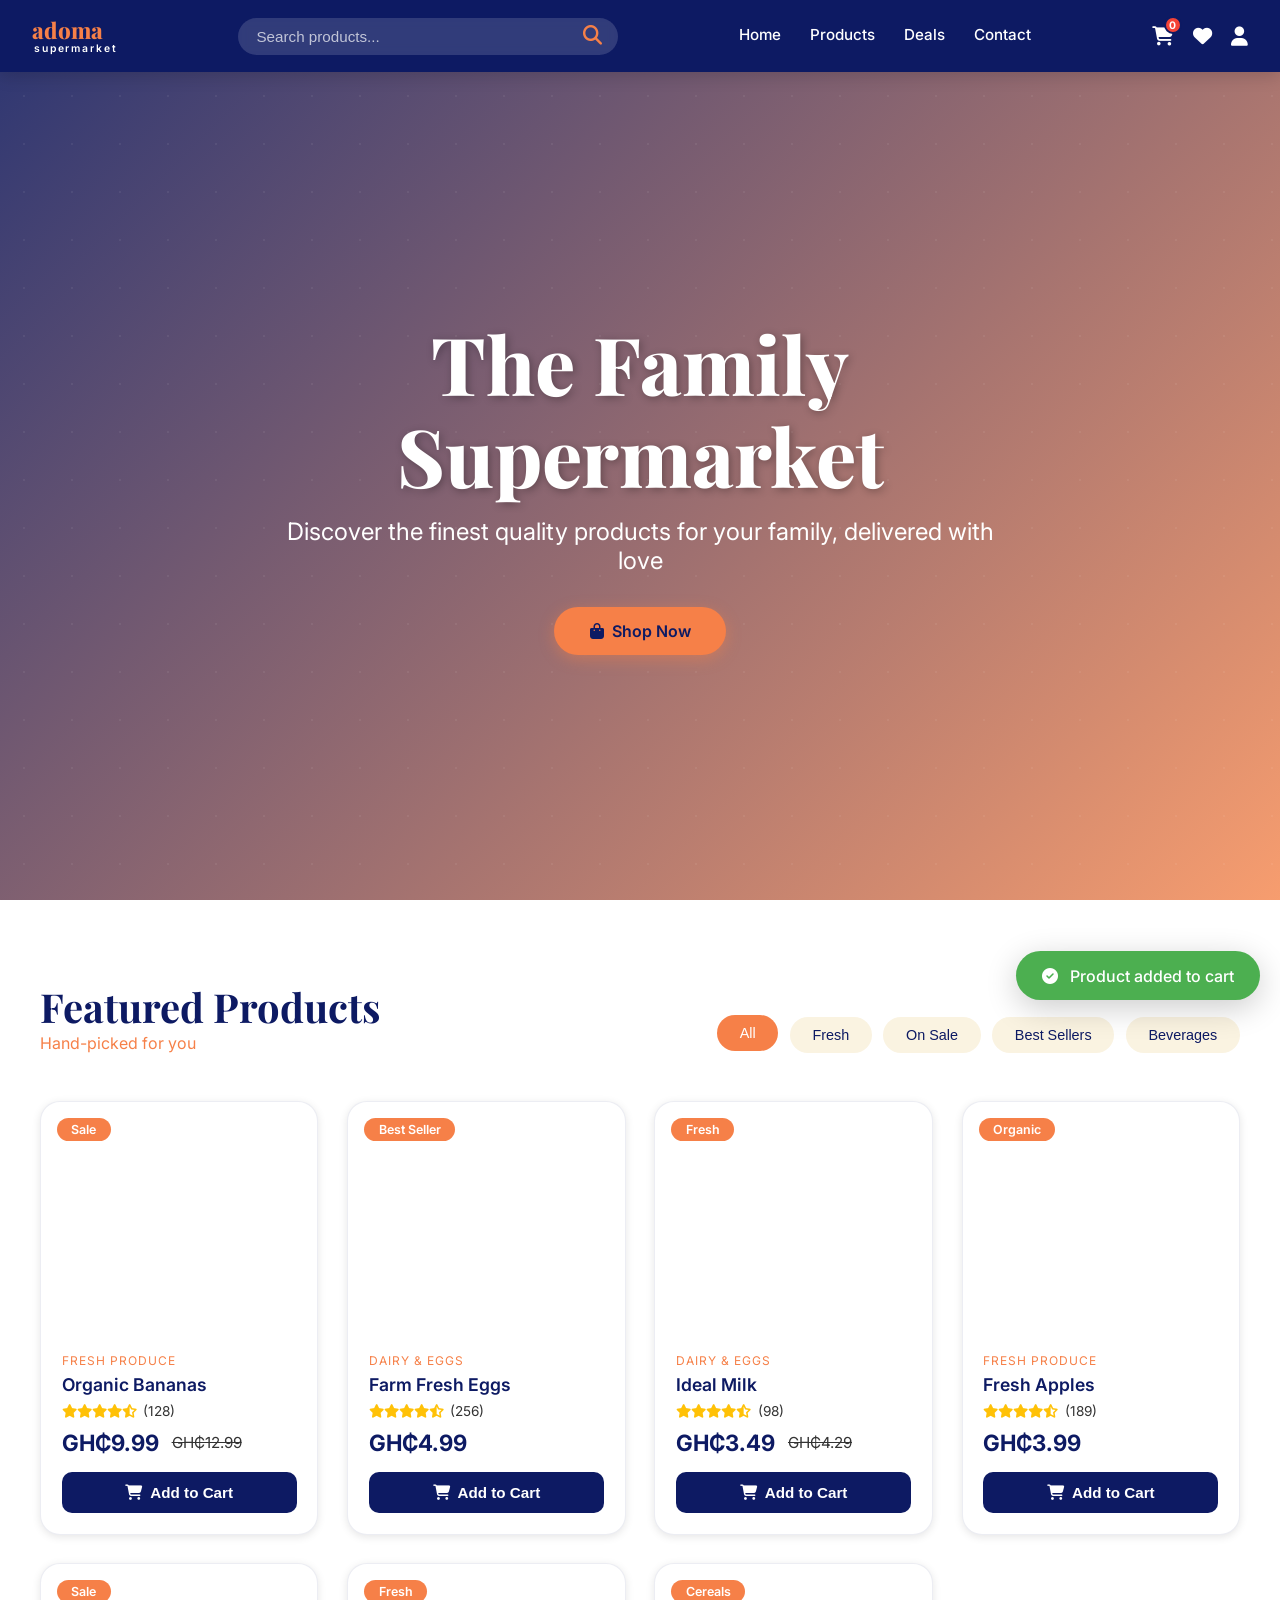
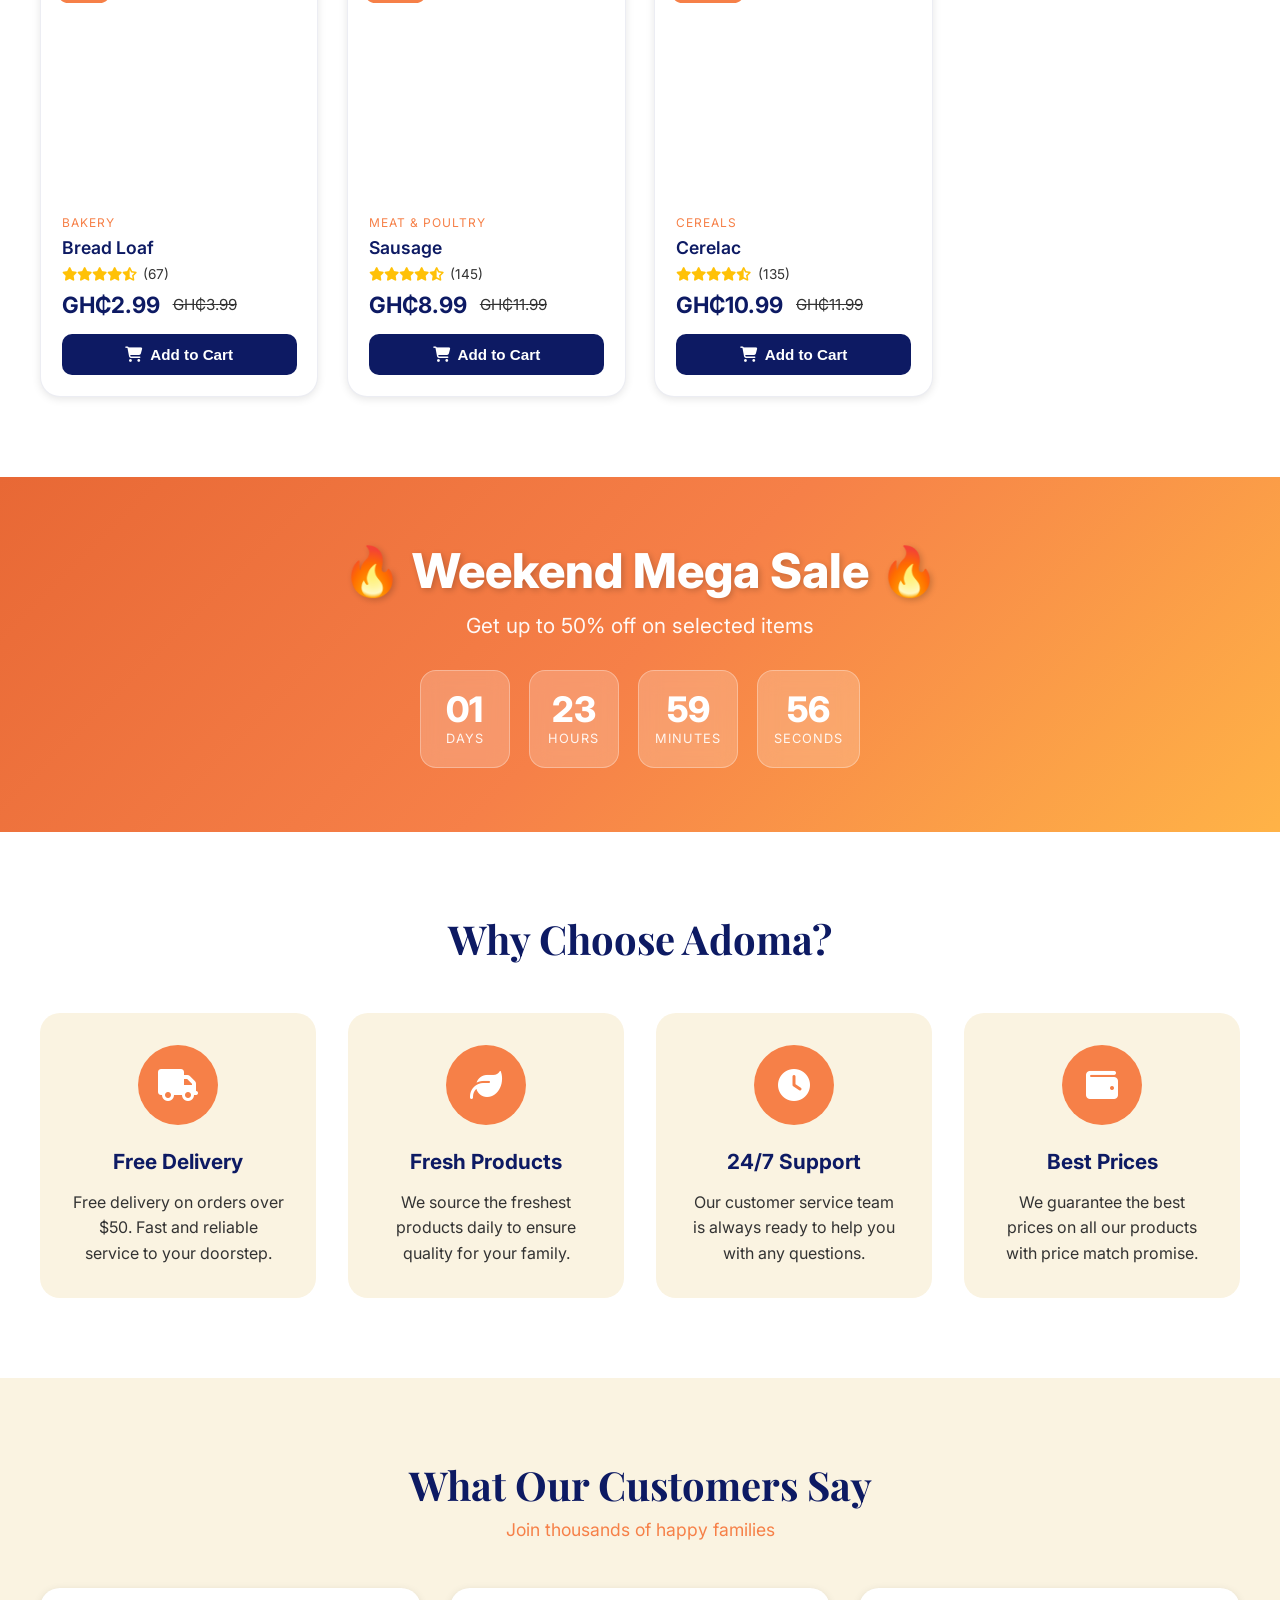
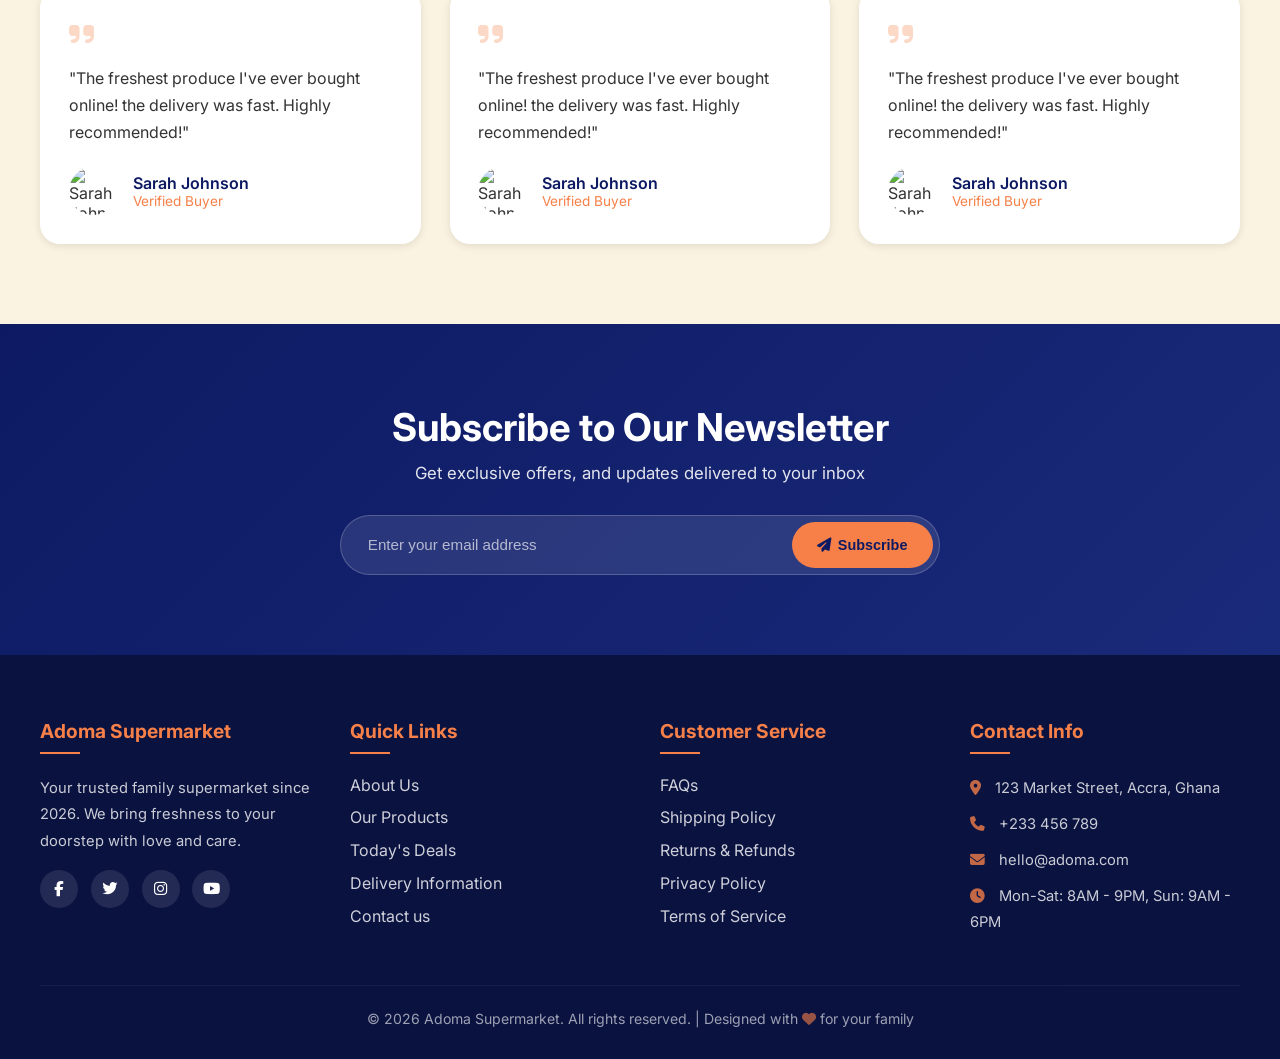
==== index.html @ 07f39679 "first commit" ====
<!DOCTYPE html>
<html lang="en">
<head>
    <meta charset="UTF-8">
    <meta name="viewport" content="width=device-width, initial-scale=1.0">
    <link rel="stylesheet" href="styles.css">
    <link rel="stylesheet" href="https://cdnjs.cloudflare.com/ajax/libs/font-awesome/6.5.1/css/all.min.css">
    <link href="https://fonts.googleapis.com/css2?family=Inter:wght@300;400;500;600;700;800&family=Playfair+Display:wght@700;800&display=swap" rel="stylesheet">
    <link rel="stylesheet" href="https://cdnjs.cloudflare.com/ajax/libs/animate.css/4.1.1/animate.min.css">
    <title>Adoma Supermarket | The Family Supermarket</title>
</head>
<body>
    <nav class="nav-bar" role="navigation" aria-label="Main navigation">
        <div class="nav-container">
            <a href="#" class="logo">adoma<span>supermarket</span></a>

            <div class="search-container" id="searchContainer">
                <input type="text" id="searchInput" placeholder="Search products..." autocomplete="off" aria-label="Search products" aria-expanded="false" aria-controls="searchDropdown">
                <i class="fas fa-search" aria-hidden="true"></i>
                <div class="search-results-dropdown" id="searchDropdown" role="listbox" aria-label="Search results"></div>
            </div>

            <div class="nav-links">
                <a href="#">Home</a>
                <a href="#products-section">Products</a>
                <a href="#promo-section">Deals</a>
                <a href="#footer">Contact</a>
            </div>

            <div class="nav-icons">
                <div class="icon-wrapper" id="cartIcon" role="button" tabindex="0" aria-label="Open shopping cart">
                    <i class="fas fa-shopping-cart" aria-hidden="true"></i>
                    <span class="badge" id="cartCount" aria-label="Cart items">0</span>
                </div>
                <div class="icon-wrapper" role="button" tabindex="0" aria-label="Wishlist">
                    <i class="fas fa-heart" aria-hidden="true"></i>
                </div>
                <div class="icon-wrapper" role="button" tabindex="0" aria-label="Account">
                    <i class="fas fa-user"></i>
                </div>
            </div>

            <button class="hamburger" id="hamburger" aria-label="Toggle navigation menu" aria-expanded="false" aria-controls="mobile-menu">
                <i class="fas fa-bars" aria-hidden="true"></i>
            </button>
        </div>
    </nav>

    <!--mobile menu-->
    <div class="mobile-menu" id="mobile-menu" aria-hidden="true">
        <a href="#"><i class="fas fa-home" aria-hidden="true"></i> Home</a>
        <a href="#products-section"><i class="fas fa-box" aria-hidden="true"></i> Products</a>
        <a href="#promo-section"><i class="fas fa-tag" aria-hidden="true"></i> Deals</a>
        <a href="#"><i class="fas fa-envelope" aria-hidden="true"></i> Contact</a>
        <div class="mobile-divider"></div>
        <a href="#" id="mobileCartLink"><i class="fas fa-shopping-cart" aria-hidden="true"></i> cart <span class="badge-mobile" id="mobileCartCount">0</span></a>
        <a href="#"><i class="fas fa-heart" aria-hidden="true"></i> Wishlist</a>
        <a href="#"><i class="fas fa-user" aria-hidden="true"></i> Account</a>
    </div>

    <section class="hero">
        <div class="hero-content">
            <h1 class="animate__animated animate__fadeInUp">The Family Supermarket</h1>
            <p class="animate__animated animate__fadeInUp animate__delay-1s">Discover the finest quality products for your family, delivered with love</p>
            <div class="hero-buttons animate__animated animate__fadeInUp animate__delay-2s">
                <a href="#products-section" class="btn btn-primary">
                    <i class="fas fa-shopping-bag" aria-hidden="true"></i>
                    Shop Now
                </a>
            </div>
        </div>
    </section>

    <section class="products" id="products-section">
        <div class="products-header">
            <div>
                <h2 class="section-title" style="margin-bottom: 0;">Featured Products</h2>
                <p class="section-subtitle" style="text-align: left;">Hand-picked for you</p>
            </div>
            <div class="filter-buttons" role="tablist" aria-label="Filter products">
                <button class="filter-btn active" role="tab" aria-selected="true">All</button>
                <button class="filter-btn" role="tab" aria-selected="false">Fresh</button>
                <button class="filter-btn" role="tab" aria-selected="false">On Sale</button>
                <button class="filter-btn" role="tab" aria-selected="false">Best Sellers</button>
                <button class="filter-btn" role="tab" aria-selected="false">Beverages</button>
            </div>
        </div>

        <div class="products-grid" id="productsGrid"></div>
    </section>

    <section class="promo-banner" id="promo-section">
        <div class="promo-content">
            <h2 class="animate__animated animate__tada">🔥 Weekend Mega Sale 🔥</h2>
            <p>Get up to 50% off on selected items</p>
            <div class="countdown" id="countdown" aria-label="Sale countdown timer">
                <div class="countdown-item">
                    <span class="countdown-number" id="days">00</span>
                    <span class="countdown-label">Days</span>
                </div>
                <div class="countdown-item">
                    <span class="countdown-number" id="hours">00</span>
                    <span class="countdown-label">Hours</span>
                </div>
                <div class="countdown-item">
                    <span class="countdown-number" id="minutes">00</span>
                    <span class="countdown-label">Minutes</span>
                </div>
                <div class="countdown-item">
                    <span class="countdown-number" id="seconds">00</span>
                    <span class="countdown-label">Seconds</span>
                </div>
            </div>
        </div>
    </section>

    <!--features section-->
    <section class="features">
        <h2 class="section-title" style="text-align: center; margin-bottom: 3rem;">Why Choose Adoma?</h2>
        <div class="features-grid">
            <div class="feature-card">
                <div class="feature-icon">
                    <i class="fas fa-truck" aria-hidden="true"></i>
                </div>
                <h3>Free Delivery</h3>
                <p>Free delivery on orders over $50. Fast and reliable service to your doorstep.</p>
            </div>
            <div class="feature-card">
                <div class="feature-icon">
                    <i class="fas fa-leaf" aria-hidden="true"></i>
                </div>
                <h3>Fresh Products</h3>
                <p>We source the freshest products daily to ensure quality for your family.</p>
            </div>
            <div class="feature-card">
                <div class="feature-icon">
                    <i class="fas fa-clock" aria-hidden="true"></i>
                </div>
                <h3>24/7 Support</h3>
                <p>Our customer service team is always ready to help you with any questions.</p>
            </div>
            <div class="feature-card">
                <div class="feature-icon">
                    <i class="fas fa-wallet" aria-hidden="true"></i>
                </div>
                <h3>Best Prices</h3>
                <p>We guarantee the best prices on all our products with price match promise.</p>
            </div>
        </div>
    </section>

    <section class="testimonials">
        <h2 class="section-title animate__animated animate__fadeInUp">What Our Customers Say</h2>
        <p class="section-subtitle animate__animated animate__fadeInUp animate__delay-1s">Join thousands of happy families</p>

        <div class="testimonials-grid">
            <div class="testimonial-card animate__animated animate__fadeInLeft">
                <div class="quote-icon"><i class="fas fa-quote-right" aria-hidden="true"></i></div>
                <p class="testimonial-text">"The freshest produce I've ever bought online! the delivery was fast. Highly recommended!"</p>
                <div class="testimonial-author">
                    <img src="https://randomuser.me/api/portraits/women/44.jpg" alt="Sarah Johnson" class="author-avatar">
                    <div class="author-info">
                        <h4>Sarah Johnson</h4>
                        <p>Verified Buyer</p>
                    </div>
                </div>
            </div>
            <div class="testimonial-card animate__animated animate__fadeInLeft">
                <div class="quote-icon"><i class="fas fa-quote-right" aria-hidden="true"></i></div>
                <p class="testimonial-text">"The freshest produce I've ever bought online! the delivery was fast. Highly recommended!"</p>
                <div class="testimonial-author">
                    <img src="https://randomuser.me/api/portraits/women/44.jpg" alt="Sarah Johnson" class="author-avatar">
                    <div class="author-info">
                        <h4>Sarah Johnson</h4>
                        <p>Verified Buyer</p>
                    </div>
                </div>
            </div>
            <div class="testimonial-card animate__animated animate__fadeInLeft">
                <div class="quote-icon"><i class="fas fa-quote-right" aria-hidden="true"></i></div>
                <p class="testimonial-text">"The freshest produce I've ever bought online! the delivery was fast. Highly recommended!"</p>
                <div class="testimonial-author">
                    <img src="https://randomuser.me/api/portraits/women/44.jpg" alt="Sarah Johnson" class="author-avatar">
                    <div class="author-info">
                        <h4>Sarah Johnson</h4>
                        <p>Verified Buyer</p>
                    </div>
                </div>
            </div>
        </div>
    </section>

    <!--newsletter-->
    <section class="newsletter">
        <div class="newsletter-container">
            <h2 class="animate__animated animate__pulse">Subscribe to Our Newsletter</h2>
            <p>Get exclusive offers, and updates delivered to your inbox</p>
            <form class="newsletter-form" id="newsletterForm" novalidate>
                <input type="email" id="newsletterEmail" placeholder="Enter your email address" required aria-label="Email address for newsletter">
                <button type="submit">
                    <i class="fas fa-paper-plane" aria-hidden="true"></i>
                    Subscribe
                </button>
            </form>
        </div>
    </section>

    <footer class="footer">
        <div class="footer-content">
            <div class="footer-section">
                <h3>Adoma Supermarket</h3>
                <p>Your trusted family supermarket since 2026. We bring freshness to your doorstep with love and care.</p>
                <div class="social-links">
                    <a href="#"><i class="fab fa-facebook-f" aria-hidden="true"></i></a>
                    <a href="#"><i class="fab fa-twitter" aria-hidden="true"></i></a>
                    <a href="#"><i class="fab fa-instagram" aria-hidden="true"></i></a>
                    <a href="#"><i class="fab fa-youtube" aria-hidden="true"></i></a>
                </div>
            </div>

            <div class="footer-section">
                <h3>Quick Links</h3>
                <ul class="footer-links">
                    <li><a href="#">About Us</a></li>
                    <li><a href="#products-section">Our Products</a></li>
                    <li><a href="#promo-section">Today's Deals</a></li>
                    <li><a href="#">Delivery Information</a></li>
                    <li><a href="#">Contact us</a></li>
                </ul>
            </div>

            <div class="footer-section">
                <h3>Customer Service</h3>
                <ul class="footer-links">
                    <li><a href="#">FAQs</a></li>
                    <li><a href="#">Shipping Policy</a></li>
                    <li><a href="#">Returns & Refunds</a></li>
                    <li><a href="#">Privacy Policy</a></li>
                    <li><a href="#">Terms of Service</a></li>
                </ul>
            </div>

            <div class="footer-section">
                <h3>Contact Info</h3>
                <p><i class="fas fa-map-marker-alt" style="margin-right: 10px; color: var(--orange);"></i> 123 Market Street, Accra, Ghana</p>
                <p><i class="fas fa-phone" style="margin-right: 10px; color: var(--orange);"></i> +233 456 789</p>
                <p><i class="fas fa-envelope" style="margin-right: 10px; color: var(--orange);"></i> hello@adoma.com</p>
                <p><i class="fas fa-clock" style="margin-right: 10px; color: var(--orange);"></i> Mon-Sat: 8AM - 9PM, Sun: 9AM - 6PM</p>
            </div>
        </div>

        <div class="footer-bottom">
            <p id="footerCopyright"></p>
        </div>
    </footer>

    <!--cart modal-->
    <div class="cart-modal-overlay" id="cartOverlay" aria-hidden="true"></div>

    <div class="cart-modal" id="cartModal" role="dialog" aria-modal="true" aria-label="Shopping Cart">
        <div class="cart-modal-header">
            <h3><i class="fas fa-shopping-cart" aria-hidden="true"></i> Your Cart (<span id="cartItemCount">0</span>)</h3>
            <button class="close-cart" id="closeCartBtn" aria-label="Close cart"><i class="fas fa-times" aria-hidden="true"></i></button>
        </div>
        <div class="cart-items" id="cartItems"></div>
        <div class="cart-summary" id="cartSummary"></div>
    </div>

    <!--checkout-->
    <div class="checkout-modal" id="checkoutModal" role="dialog" aria-modal="true" aria-label="Checkout">
        <div class="checkout-header">
            <h3><i class="fas fa-credit-card" aria-hidden="true"></i> Checkout</h3>
            <button class="close-cart" id="closeCheckoutBtn" aria-label="Close checkout"><i class="fas fa-times" aria-hidden="true"></i></button>
        </div>
        <form class="checkout-form" id="checkoutForm" novalidate>
            <div class="form-group">
                <label for="fullName">Full Name *</label>
                <input type="text" id="fullName" required placeholder="Enter your full name" autocomplete="name">
            </div>
            <div class="form-row">
                <div class="form-group">
                    <label for="email">Email *</label>
                    <input type="email" id="email" required placeholder="your@email.com" autocomplete="email">
                </div>
                <div class="form-group">
                    <label for="phone">Phone *</label>
                    <input type="tel" id="phone" required placeholder="+233 XXX XXX" autocomplete="tel">
                </div>
            </div>

            <div class="form-group">
                <label for="address">Delivery Address *</label>
                <textarea id="address" required placeholder="Enter your full address" rows="2" autocomplete="street-address"></textarea>
            </div>
            <div class="form-row">
                <div class="form-group">
                    <label for="city">City *</label>
                    <input type="text" id="city" required placeholder="Accra" autocomplete="address-level2">
                </div>
            </div>
            <div class="order-summary" id="checkoutSummary"></div>
            <div class="checkout-actions">
                <button type="button" class="btn-cart btn-back" id="backToCart">
                    <i class="fas fa-check" aria-hidden="true"></i> Place Order
                </button>
            </div>
        </form>
    </div>

    <!--success modal-->
    <div class="success-modal" id="successModal" role="dialog" aria-modal="true" aria-label="Order success">
        <div class="success-icon"><i class="fas fa-check" aria-hidden="true"></i></div>
        <h3>Order Placed Successfully</h3>
        <p id="successMessage">Thank you for shopping with Adoma. Your order has been received</p>
        <button class="btn-success" id="continueShopping">Continue Shopping</button>
    </div>

    <!--cart notification-->
    <div class="cart-notification" id="cartNotification" role="status" aria-live="polite">
        <i class="fas fa-check-circle" aria-hidden="true"></i>
        <span>Product added to cart</span>
    </div>

    <button class="back-to-top" id="backToTop" aria-label="back to top">
        <i class="fas fa-arrow-up" aria-hidden="true"></i>
    </button>

    <script src="script.js"></script>
    <script src="checkout.js"></script>
</body>
</html>
---- styles.css ----
*{
    margin: 0;
    padding: 0;
    box-sizing: border-box;
}

:root{
    --navy: #0D1A63;
    --orange: #F68048;
    --cream: #FAF3E1;
    --white: #FFFFFF;
    --light-gray: #F5F5F5;
    --dark-gray: #333333;
    --success: #4CAF50;
    --danger: #f44336;
    --warning: #ff9800;
    --shadow-sm: 0 2px 8px rgba(0,0,0,0.1);
    --shadow-md: 0 4px 16px rgba(0,0,0,0.15);
    --shadow-lg: 0 8px 32px rgba(0,0,0,0.2);
    --transition: all 0.3s cubic-bezier(0.4, 0, 0.2, 1);
    --nav-height: 72px;
}

body {
    font-family: 'Inter', sans-serif;
    background-color: var(--cream);
    color: var(--dark-gray);
    overflow-x: hidden;
    scroll-behavior: smooth;
}

/* ===== CUSTOM SCROLLBAR ===== */
::-webkit-scrollbar {
    width: 8px;
}

::-webkit-scrollbar-track {
    background: var(--cream);
}

::-webkit-scrollbar-thumb {
    background: var(--orange);
    border-radius: 6px;
    border: 3px solid var(--cream);
}

::-webkit-scrollbar-thumb:hover {
    background: var(--navy);
}

.nav-bar{
    position: fixed;
    top: 0;
    left: 0;
    width: 100%;
    background-color: var(--navy);
    backdrop-filter: blur(10px);
    z-index: 1000;
    box-shadow: var(--shadow-md);
    animation: slideInDown 0.5s ease;
    height: var(--nav-height);
}

.nav-container{
    max-width: 1400px;
    margin: 0 auto;
    padding: 0 2rem;
    height: 100%;
    display: flex;
    align-items: center;
    justify-content: space-between;
    gap: 1rem;
}


.logo{
    font-family: 'Playfair Display', serif;
    font-size: 1.4rem;
    font-weight: 800;
    color: var(--orange);
    text-decoration: none;
    display: flex;
    flex-direction: column;
    line-height: 1.1;
   /* letter-spacing: -0.02em;
    white-space: nowrap;
    flex-shrink: 0; */
    position: relative; 
}

.logo::after{
    content: '';
    position: absolute;
    bottom: -4px;
    left: 0;
    width: 0;
    height: 2px;
    background: var(--orange);
    transition: var(--transition);
}

.logo:hover::after{
    width: 100%;
}

.logo span{
    color: white;
    font-size: 0.65rem;
    margin-left: 2px;
    font-weight: 600;
    letter-spacing: 0.18em;
    font-family: 'Inter', sans-serif;
}

.search-container{
    flex: 1;
    max-width: 380px;
    position: relative;
}

.search-container input{
    width: 100%;
    padding: 10px 44px 10px 18px;
    border: none;
    border-radius: 40px;
    font-size: 0.95rem;
    background: rgba(255, 255, 255, 0.15);
    color: white;
    backdrop-filter: blur(5px);
    transition: var(--transition);
}

.search-container input::placeholder{
    color: rgba(255, 255, 255, 0.7);
}

.search-container input:focus{
    outline: none;
    background: rgba(255, 255, 255, 0.25);
    box-shadow: 0 0 0 3px rgba(246, 128, 72, 0.3);
}

.search-container i {
    position: absolute;
    right: 16px;
    top: 50%;
    transform: translateY(-50%);
    color: var(--orange);
    font-size: 1.2rem;
    cursor: pointer;
}

.search-results-dropdown{
    position: absolute;
    top: calc(100% + 8px);
    left: 0;
    width: 100%;
    background: white;
    border-radius: 14px;
    box-shadow: var(--shadow-lg);
    z-index: 1100;
    overflow: hidden;
    display: none;
}

.search-results-dropdown.visible{
    display: block;
}

.search-result-item{
    display: flex;
    align-items: center;
    gap: 0.8rem;
    padding: 0.7rem 1rem;
    cursor: pointer;
    transition: var(--transition);
    border-bottom: 1px solid #f0f0f0;
}

.search-result-item:last-child{
    border-bottom: none;
}

.search-result-item:hover{
    background: var(--cream);
}

.search-result-item img{
    width: 40px;
    height: 40px;
    border-radius: 8px;
    object-fit: cover;
}

.search-result-item span{
    color: var(--navy);
    font-size: 0.9rem;
    font-weight: 500;
}

.search-no-result{
    padding: 1rem;
    text-align: center;
    color: #999;
    font-size: 0.9rem;
}

.nav-links{
    display: flex;
    gap: 1.8rem;
    flex-shrink: 0;
}

.nav-links a{
    color: white;
    text-decoration: none;
    font-weight: 500;
    font-size: 0.95rem;
    position: relative;
    padding-bottom: 4px;
    transition: var(--transition);
}

.nav-links a::after{
    content: '';
    position: absolute;
    bottom: 0;
    left: 0;
    width: 0;
    height: 2px;
    background: var(--orange);
    transition: var(--transition);
}

.nav-links a:hover{
    color: var(--orange);
}

.nav-links a:hover::after{
    width: 100%;
}

.nav-icons{
    display: flex;
    gap: 1.2rem;
    align-items: center;
    flex-shrink: 0;
}

.icon-wrapper{
    position: relative;
    cursor: pointer;
    color: white;
    font-size: 1.2rem;
    transition: var(--transition);
}

.icon-wrapper:hover{
    color: var(--orange);
    transform: translateY(-2px);
}

.badge{
    position: absolute;
    top: -8px;
    right: -8px;
    background: var(--danger);
    color: white;
    font-size: 0.65rem;
    font-weight: bold;
    min-width: 18px;
    height: 18px;
    border-radius: 50%;
    display: flex;
    align-items: center;
    justify-content: center;
    padding: 0 3px;
    border: 2px solid var(--navy);
}

.hamburger{
    display: none;
    font-size: 1.6rem;
    color: var(--orange);
    cursor: pointer;
    background: none;
    border: none;
    padding: 6px;
    transition: var(--transition);
    border-radius: 8px;
}

.hamburger:hover{
    background: rgba(255, 255, 255, 0.1);
    transform: scale(1.1);
}

.mobile-menu{
    position: fixed;
    top: var(--nav-height);
    right: -100%;
    width: min(280px, 90vw);
    height: calc(100dvh - var(--nav-height));
    background: var(--navy);
    z-index: 999;
    padding: 1.5rem 1rem;
    transition: right 0.3s cubic-bezier(0.4, 0, 0.2, 1);
    box-shadow: var(--shadow-lg);
    overflow-y: auto;
}

.mobile-menu.active{
    right: 0;
}

.mobile-menu a{
    display: flex;
    align-items: center;
    gap: 1rem;
    color: white;
    text-decoration: none;
    padding: 0.9rem 1rem;
    border-radius: 10px;
    transition: var(--transition);
    margin-bottom: 0.3rem;
    font-weight: 500;
}

.mobile-menu a:hover{
    background: var(--orange);
    color: var(--navy);
    transform: translateX(6px);
}

.mobile-menu a i{
    width: 22px;
    font-size: 1.1rem;
}

.mobile-divider{
    height: 1px;
    background: rgba(255, 255, 255, 0.2);
    margin: 1rem 0;
}

.badge-mobile{
    background: var(--danger);
    color: white;
    padding: 2px 8px;
    border-radius: 20px;
    font-size: 0.75rem;
    margin-left: auto;
}

.hero{
    margin-top: var(--nav-height);
    min-height: calc(100vh - var(--nav-height));
    background: linear-gradient(135deg, rgba(13, 26, 99, 0.88) 0%, rgba(246, 128, 72, 0.75) 100%), url('https://images.pexels.com/photos/264636/pexels-photo-264636.jpeg?auto=compress&cs=tinysrgb&w=1260&h=750&dpr=2');
    background-size: cover;
    background-position: center;
    background-attachment: fixed;
    display: flex;
    align-items: center;
    position: relative;
    overflow: hidden;
    justify-content: center;
}

.hero::before{
    content: '';
    position: absolute;
    inset: 0;
    background: radial-gradient(circle, rgba(255, 255, 255, 0.06) 1px, transparent 1px);
    background-size: 48px 48px;
    animation: moveDots 35s linear infinite;
}

@keyframes moveDots{
    0% { transform: translate(0, 0); }
    100% { transform: translate(48px, 48px); }
}

.hero-content{
    max-width: 760px;
    text-align: center;
    color: white;
    position: relative;
    z-index: 1;
    padding: 2rem 1.5rem;
    animation: fadeInUp 0.9s ease both;
    margin: 0 auto;
}

@keyframes fadeInUp {
    from {opacity: 0; transform: translateY(30px);}
    to {opacity: 1; transform: translateY(0);}
}

.hero h1{
    font-family: 'Playfair Display', serif;
    font-size: clamp(2.4rem, 7vw, 5rem);
    font-weight: 800;
    margin-bottom: 1rem;
    text-shadow: 2px 2px 8px rgba(0,0,0,0.3);
    line-height: 1.15;
}

.hero p{
    font-size: clamp(1rem, 2.5vw, 1.5rem);
    margin-bottom: 2rem;
    opacity: 0.92;
    animation: fadeInUp 0.9s ease 0.2s both;
}

.hero-buttons{
    display: flex;
    gap: 1rem;
    justify-content: center;
    flex-wrap: wrap;
    animation: fadeInUp 0.9s ease 0.4s both;
}

.btn{
    padding: 0.9rem 2.2rem;
    border: none;
    border-radius: 50px;
    font-size: 1rem;
    font-weight: 600;
    cursor: pointer;
    transition: var(--transition);
    text-decoration: none;
    display: inline-flex;
    align-items: center;
    gap: 0.5rem;
}

.btn-primary{
    background: var(--orange);
    color: var(--navy);
    box-shadow: 0 4px 15px rgba(246, 128, 72, 0.45);
}

.btn-primary:hover{
    transform: translateY(-3px);
    box-shadow: 0 8px 28px rgba(246, 128, 72, 0.6);
}

.btn-outline{
    background: transparent;
    color: white;
    border: 2px solid white;
}

.btn-outline:hover{
    background: white;
    color: var(--navy);
    transform: translateY(-3px);
}

.features{
    padding: 5rem 2rem;
    background: white;
}

.features-grid{
    max-width: 1200px;
    margin: 0 auto;
    display: grid;
    grid-template-columns: repeat(auto-fit, minmax(250px, 1fr));
    gap: 2rem;
}

.feature-card{
    text-align: center;
    padding: 2rem;
    border-radius: 20px;
    background: var(--cream);
    transition: var(--transition);
    position: relative;
    overflow: hidden;
}

.feature-card::before{
    content: '';
    position: absolute;
    top: -50%;
    left: -50%;
    width: 200%;
    height: 200%;
    background: radial-gradient(circle, var(--orange) 0%, transparent 70%);
    opacity: 0;
    transition: var(--transition);
    transform: scale(0);
}

.feature-card:hover::before{
    opacity: 0.1;
    transform: scale(1);
}

.feature-card:hover{
    transform: translateY(-10px);
    box-shadow: var(--shadow-lg);
}

.feature-icon{
    width: 80px;
    height: 80px;
    background: var(--orange);
    border-radius: 50%;
    display: flex;
    align-items: center;
    justify-content: center;
    margin: 0 auto 1.5rem;
    color: white;
    font-size: 2rem;
}

.feature-card h3{
    color: var(--navy);
    margin-bottom: 1rem;
    font-size: 1.3rem;
}

.feature-card p{
    color: var(--dark-gray);
    line-height: 1.6;
}

.products{
    padding: 5rem 2rem;
    background: white;
}

.products-header{
    max-width: 1200px;
    margin: 0 auto 3rem;
    display: flex;
    justify-content: space-between;
    align-items: flex-end;
    flex-wrap: wrap;
    gap: 1.5rem;
}

.filter-buttons{
    display: flex;
    gap: 0.7rem;
    flex-wrap: wrap;
}

.filter-btn{
    padding: 0.5rem 1.3rem;
    border: 2px solid transparent;
    background: var(--cream);
    color: var(--navy);
    border-radius: 30px;
    cursor: pointer;
    font-weight: 500;
    font-size: 0.9rem;
    transition: var(--transition);
    white-space: nowrap;
}

.filter-btn:hover, .filter-btn.active{
    background: var(--orange);
    color: white;
    transform: translateY(-2px);
}

.products-grid{
    max-width: 1200px;
    margin: 0 auto;
    display: grid;
    grid-template-columns: repeat(auto-fill, minmax(270px, 1fr));
    gap: 1.8rem;
}

/*no results message */
.no-results{
    grid-column: 1 / -1;
    text-align: center;
    padding: 3rem;
    color: #999;
}

.no-results i{
    font-size: 3rem;
    margin-bottom: 1rem;
    display: block;
    color: #ddd;
}

.product-card{
    background: white;
    border-radius: 20px;
    overflow: hidden;
    box-shadow: var(--shadow-sm);
    transition: var(--transition);
    position: relative;
    border: 1px solid rgba(13, 26, 99, 0.08);
}

.product-card:hover{
    transform: translateY(-8px);
    box-shadow: var(--shadow-lg);
}

.product-badge{
    position: absolute;
    top: 1rem;
    left: 1rem;
    background: var(--orange);
    color: white;
    padding: 0.25rem 0.9rem;
    border-radius: 20px;
    font-size: 0.78rem;
    font-weight: 600;
    z-index: 2;
    animation: pulse 2s infinite;
    text-transform: capitalize;
}

@keyframes pulse{
    0%, 100% { transform: scale(1);}
    50% {transform: scale(1.05);}
}

.product-image{
    height: 230px;
    overflow: hidden;
    position: relative;
}

.product-image img{
    width: 100%;
    height: 100%;
    object-fit: cover;
    transition: transform 0.5s ease;
}

.product-card:hover .product-image img{
    transform: scale(1.08);
}

.product-overlay{
    position: absolute;
    inset: 0;
    background: rgba(13, 26, 99, 0.55);
    display: flex;
    align-items: center;
    justify-content: center;
    gap: 0.8rem;
    opacity: 0;
    transition: var(--transition);
}

.product-card:hover .product-overlay {
    opacity: 1;
}

.overlay-btn {
    width: 46px;
    height: 46px;
    border-radius: 50%;
    background: white;
    border: none;
    color: var(--navy);
    font-size: 1.1rem;
    cursor: pointer;
    transition: var(--transition);
    transform: translateY(16px);
    display: flex;
    align-items: center;
    justify-content: center;
}

.product-card:hover .overlay-btn {
    transform: translateY(0);
}

.overlay-btn:hover {
    background: var(--orange);
    color: white;
}

.product-info {
    padding: 1.3rem;
}

.product-category {
    color: var(--orange);
    font-size: 0.75rem;
    text-transform: uppercase;
    letter-spacing: 1px;
    margin-bottom: 0.4rem;
}

.product-title {
    font-size: 1.1rem;
    font-weight: 600;
    color: var(--navy);
    margin-bottom: 0.5rem;
}

.product-rating {
    display: flex;
    align-items: center;
    gap: 0.4rem;
    margin-bottom: 0.6rem;
}

.stars {
    color: #ffc107;
    font-size: 0.85rem;
}

.rating-count {
    color: var(--dark-gray);
    font-size: 0.85rem;
}

.product-price {
    display: flex;
    align-items: center;
    gap: 0.8rem;
    margin-bottom: 1rem;
}

.current-price {
    font-size: 1.4rem;
    font-weight: 700;
    color: var(--navy);
}

.old-price {
    color: var(--dark-gray);
    text-decoration: line-through;
    font-size: 0.95rem;
}

.add-to-cart {
    width: 100%;
    padding: 0.75rem;
    background: var(--navy);
    color: white;
    border: none;
    border-radius: 10px;
    font-weight: 600;
    font-size: 0.95rem;
    cursor: pointer;
    transition: var(--transition);
    display: flex;
    align-items: center;
    justify-content: center;
    gap: 0.5rem;
}

.add-to-cart:hover {
    background: var(--orange);
    color: var(--navy);
}

.promo-banner{
    background: linear-gradient(135deg, #e86835 0%, var(--orange) 50%, #ffb347 100%);
    padding: 4rem 2rem;
    position: relative;
    overflow: hidden;
}

.promo-content{
    max-width: 900px;
    margin: 0 auto;
    text-align: center;
    color: white;
}

.promo-content h2{
    font-size: clamp(1.8rem, 5vw, 3rem);
    font-weight: 800;
    margin-bottom: 0.8rem;
    text-shadow: 2px 2px 6px rgba(0, 0, 0, 0.2);
}

.promo-content p{
    font-size: clamp(1rem, 2.5vw, 1.3rem);
    margin-bottom: 1rem;
    opacity: 0.95;
}

.countdown{
    display: flex;
    gap: 1.2rem;
    justify-content: center;
    margin-top: 2rem;
    flex-wrap: wrap;
}

.countdown-item{
    background: rgba(255, 255, 255, 0.2);
    backdrop-filter: blur(10px);
    padding: 1.3rem 1rem;
    border-radius: 16px;
    min-width: 90px;
    border: 1px solid rgba(255, 255, 255, 0.3);
}

.countdown-number{
    display: block;
    font-size: 2.2rem;
    font-weight: 800;
    line-height: 1;
}

.countdown-label{
    display: block;
    font-size: 0.8rem;
    text-transform: uppercase;
    letter-spacing: 1px;
    opacity: 0.9;
    margin-top: 4px;
}

.testimonials{
    padding: 5rem 2rem;
    background: var(--cream);
}

.testimonials .section-title{
    text-align: center;
    margin-bottom: 0.5rem;
}

.section-title {
    font-family: 'Playfair Display', serif;
    font-size: clamp(1.8rem, 4vw, 2.5rem);
    color: var(--navy);
    margin-bottom: 0.3rem;
}

.testimonials .section-subtitle{
    text-align: center;
    margin-bottom: 3rem;
    font-size: 1.1rem;
}

.section-subtitle{
    color: var(--orange);
    font-size: 1rem;
}

.testimonials-grid{
    max-width: 1200px;
    margin: 0 auto;
    display: grid;
    grid-template-columns: repeat(auto-fit, minmax(280px, 1fr));
    gap: 1.8rem;
}

.testimonial-card{
    background: white;
    padding: 1.8rem;
    border-radius: 20px;
    box-shadow: var(--shadow-sm);
    transition: var(--transition);
}

.testimonial-card:hover{
    transform: translateY(-8px);
    box-shadow: var(--shadow-lg);
}

.quote-icon{
    color: var(--orange);
    font-size: 1.8rem;
    opacity: 0.3;
    margin-bottom: 0.8rem;
}

.testimonial-text{
    font-size: 1rem;
    line-height: 1.7;
    margin-bottom: 1.3rem;
    color: var(--dark-gray);
}

.testimonial-author{
    display: flex;
    align-items: center;
    gap: 1rem;
}

.author-avatar{
    width: 48px;
    height: 48px;
    border-radius: 50%;
    object-fit: cover;
}

.author-info h4{
    color: var(--navy);
    font-weight: 600;
}

.author-info p{
    color: var(--orange);
    font-size: 0.85rem;
}

.newsletter{
    padding: 5rem 2rem;
    background: linear-gradient(135deg, var(--navy) 0%, #1a2a7a 100%);
    color: white;
    text-align: center;
}

.newsletter-container{
    max-width: 600px;
    margin: 0 auto;
}

.newsletter h2{
    font-size: clamp(1.6rem, 4vw, 2.4rem);
    margin-bottom: 0.8rem;
}

.newsletter p{
    font-size: 1.05rem;
    margin-bottom: 2rem;
    opacity: 0.88;
}

.newsletter-form{
    display: flex;
    gap: 0;
    background: rgba(255, 255, 255, 0.1);
    padding: 6px;
    border-radius: 60px;
    border: 1px solid rgba(255, 255, 255, 0.2);
}

.newsletter-form input{
    flex: 1;
    padding: 0.9rem 1.3rem;
    border: none;
    background: transparent;
    color: white;
    font-size: 0.95rem;
    min-width: 0;
}

.newsletter-form input::placeholder{
    color: rgba(255, 255, 255, 0.65);
}

.newsletter-form input:focus{
    outline: none;
}

.newsletter-form button{
    padding: 0.9rem 1.6rem;
    border: none;
    background: var(--orange);
    color: var(--navy);
    border-radius: 50px;
    font-weight: 600;
    cursor: pointer;
    transition: var(--transition);
    white-space: nowrap;
    font-size: 0.9rem;
    display: flex;
    align-items: center;
    gap: 0.4rem;
}

.newsletter-form button:hover{
    background: white;
    transform: scale(1.03);
}

.footer{
    background: #0a1240;
    color: white;
    padding: 4rem 2rem 2rem;
}

.footer-content{
    max-width: 1200px;
    margin: 0 auto;
    display: grid;
    grid-template-columns: repeat(auto-fit, minmax(220px, 1fr));
    gap: 2.5rem;
}

.footer-section h3{
    color: var(--orange);
    font-size: 1.2rem;
    margin-bottom: 1.3rem;
    position: relative;
    padding-bottom: 0.7rem;
}

.footer-section h3::after{
    content: '';
    position: absolute;
    bottom: 0;
    left: 0;
    width: 40px;
    height: 2px;
    background: var(--orange);
}

.footer-section p{
    line-height: 1.8;
    opacity: 0.78;
    margin-bottom: 0.6rem;
    font-size: 0.92rem;
}

.footer-links{
    list-style: none;
}

.footer-links li{
    margin-bottom: 0.8rem;
}

.footer-links a{
    color: white;
    text-decoration: none;
    opacity: 0.8;
    transition: var(--transition);
    display: inline-block;
}

.footer-links a:hover{
    opacity: 1;
    color: var(--orange);
    transform: translateX(5px);
}

.social-links{
    display: flex;
    gap: 0.8rem;
    margin-top: 1rem;
}

.social-links a{
    width: 38px;
    height: 38px;
    background: rgba(255, 255, 255, 0.1);
    border-radius: 50%;
    display: flex;
    align-items: center;
    justify-content: center;
    color: white;
    text-decoration: none;
    transition: var(--transition);
    font-size: 0.95rem;
}

.social-links a:hover{
    background: var(--orange);
    color: var(--navy);
    transform: translateY(-3px);
}

.footer-bottom{
    max-width: 1200px;
    margin: 2.5rem auto 0;
    padding-top: 1.5rem;
    border-top: 1px solid rgba(255, 255, 255, 0.1);
    text-align: center;
    opacity: 0.6;
    font-size: 0.88rem;
}

/* ===== CART NOTIFICATION — FIXED ===== */
.cart-notification {
    position: fixed;
    bottom: 20px;
    right: 20px;
    background: var(--success);
    color: white;
    padding: 0.9rem 1.6rem;
    border-radius: 50px;
    box-shadow: var(--shadow-lg);
    /* Hidden: slid down below viewport */
    transform: translateY(120px);
    transition: transform 0.35s ease;
    z-index: 9999;
    display: flex;
    align-items: center;
    gap: 0.8rem;
    font-weight: 500;
}

/* FIX: was translateX(0) — must match the Y axis used above */
.cart-notification.show {
    transform: translateY(0);
}

.back-to-top{
    position: fixed;
    bottom: 20px;
    left: 20px;
    width: 46px;
    height: 46px;
    background: var(--orange);
    color: var(--navy);
    border-radius: 50%;
    display: flex;
    align-items: center;
    justify-content: center;
    cursor: pointer;
    border: none;
    box-shadow: var(--shadow-md);
    opacity: 0;
    visibility: hidden;
    transition: var(--transition);
    z-index: 999;
    font-size: 1.1rem;
}

.back-to-top.show{
    opacity: 1;
    visibility: visible;
    color: white;
}

.back-to-top:hover{
    background: var(--navy);
    color: white;
    transform: translateY(-4px);
}

/*CART MODAL*/
.cart-modal-overlay{
    position: fixed;
    inset: 0;
    background: rgba(0,0,0,0.5);
    z-index: 2000;
    display: none;
}

.cart-modal-overlay.active{
    display: block;
}

.cart-modal{
    position: fixed;
    top: 50%; left: 50%;
    transform: translate(-50%,-50%);
    width: 90%;
    max-width: 600px;
    background: white;
    border-radius: 20px;
    box-shadow: var(--shadow-lg);
    z-index: 2001;
    display: none;
    max-height: 80vh;
    overflow-y: auto;
}

.cart-modal.active{
    display: block;
}

.cart-modal-header{
    background: var(--navy);
    color: white;
    padding: 1.2rem 1.5rem;
    border-radius: 20px 20px 0 0;
    display: flex;
    justify-content: space-between;
    align-items: center;
    position: sticky;
    top: 0;
    z-index: 10;
}

.cart-modal-header h3{
    font-size: 1.3rem;
    display: flex;
    align-items: center;
    gap: 0.5rem;
}

.close-cart{
    background: none;
    border: none;
    color: white;
    font-size: 1.5rem;
    cursor: pointer;
    transition: var(--transition);
    width: 30px; height: 30px;
    display: flex;
    align-items: center;
    justify-content: center;
    border-radius: 50%;
}

.close-cart:hover{
    background: var(--orange);
}

.cart-items{
    padding: 1.5rem;
    max-height: 400px;
    overflow-y: auto;
}

.cart-item{
    display: flex;
    align-items: center;
    gap: 1rem;
    padding: 1rem 0;
    border-bottom: 1px solid #eee;
}

.cart-item-image{
    width: 60px;
    height: 60px;
    border-radius: 10px;
    object-fit: cover;
}

.cart-item-details{
    flex: 1;
}

.cart-item-title{
    font-weight: 600;
    color: var(--navy);
    margin-bottom: 0.3rem;
}

.cart-item-price{
    color: var(--orange);
    font-weight: 600;
}

.cart-item-quantity{
    display: flex;
    align-items: center;
    gap: 0.5rem;
    margin-top: 0.3rem;
}

.quantity-btn{
    width: 25px;
    height: 25px;
    border-radius: 50%;
    border: 1px solid #ddd;
    background: white;
    cursor: pointer;
    transition: var(--transition);
    display: flex;
    align-items: center;
    justify-content: center;
    font-size: 0.8rem;
}

.quantity-btn:hover{
    background: var(--orange);
    color: white;
    border-color: var(--orange);
}

.quantity-value{
    font-weight: 600;
    min-width: 20px;
    text-align: center;
}

.cart-item-total{
    font-weight: 700;
    color: var(--navy);
    min-width: 70px;
    text-align: right;
}

.remove-item{
    color: var(--danger);
    cursor: pointer;
    transition: var(--transition);
    padding: 5px;
}

.remove-item:hover{
    transform: scale(1.2);
}

.cart-summary{
    background: var(--cream);
    padding: 1.5rem;
    border-radius: 0 0 20px 20px;
    border-top: 2px solid var(--orange);
}

.summary-row{
    display: flex;
    justify-content: space-between;
    margin-bottom: 0.8rem;
    font-size: 0.95rem;
}

.summary-row.total{
    font-size: 1.3rem;
    font-weight: 700;
    color: var(--navy);
    border-top: 2px dashed #ddd;
    padding-top: 0.8rem;
    margin-top: 0.8rem;
}

.cart-actions{
    display: flex;
    gap: 1rem;
    margin-top: 1rem;
}

.btn-cart{
    flex: 1;
    padding: 0.8rem;
    border: none;
    border-radius: 10px;
    font-weight: 600;
    cursor: pointer;
    transition: var(--transition);
    display: flex;
    align-items: center;
    justify-content: center;
    gap: 0.5rem;
}

.btn-continue{
    background: var(--navy);
    color: white;
}

.btn-continue:hover{
    background: var(--orange);
    transform: translateY(-2px);
}

.btn-checkout{
    background: var(--orange);
    color: var(--navy);
}

.btn-checkout:hover{
    background: var(--navy);
    color: white;
    transform: translateY(-2px);
}

.btn-clear{
    background: #eee;
    color: var(--danger);
    width: 100%;
    padding: 0.8rem;
    border: none;
    border-radius: 10px;
    font-weight: 600;
    cursor: pointer;
    transition: var(--transition);
    display: flex;
    align-items: center;
    justify-content: center;
    gap: 0.5rem;
    margin-bottom: 1rem;
}

.btn-clear:hover{
    background: var(--danger);
    color: white;
}

.empty-cart{
    text-align: center;
    padding: 3rem 1rem;
    color: #999;
}

.empty-cart i{
    font-size: 4rem;
    margin-bottom: 1rem;
    color: #ddd;
}

/*CHECKOUT MODAL*/
.checkout-modal{
    position: fixed;
    top: 50%; left: 50%;
    transform: translate(-50%,-50%);
    width: 90%;
    max-width: 600px;
    background: white;
    border-radius: 20px;
    box-shadow: var(--shadow-lg);
    z-index: 2002;
    display: none;
    max-height: 90vh;
    overflow-y: auto;
}

.checkout-modal.active{
    display: block;
}

.checkout-header{
    background: var(--navy);
    color: white;
    padding: 1.2rem 1.5rem;
    border-radius: 20px 20px 0 0;
    display: flex;
    justify-content: space-between;
    align-items: center;
    position: sticky;
    top: 0;
    z-index: 10;
}

.checkout-form{
    padding: 1.5rem;
}

.form-group{
    margin-bottom: 1.2rem;
}

.form-group label{
    display: block;
    margin-bottom: 0.5rem;
    font-weight: 500;
    color: var(--navy);
}

.form-group input, .form-group select, .form-group textarea{
    width: 100%;
    padding: 0.8rem 1rem;
    border: 2px solid #eee;
    border-radius: 10px;
    font-size: 0.95rem;
    transition: var(--transition);
    font-family: inherit;
}

.form-group input:focus, .form-group select:focus, .form-group textarea:focus{
    outline: none;
    border-color: var(--orange);
}

.form-row{
    display: grid;
    grid-template-columns: 1fr 1fr;
    gap: 1rem;
}

.payment-methods{
    display: grid;
    grid-template-columns: repeat(auto-fit, minmax(120px, 1fr));
    gap: 0.8rem;
    margin-bottom: 1rem;
}

.payment-method{
    border: 2px solid #eee;
    border-radius: 10px;
    padding: 0.8rem;
    text-align: center;
    cursor: pointer;
    transition: var(--transition);
}

.payment-method:hover, .payment-method.selected{
    border-color: var(--orange);
    background: rgba(246,128,72,0.1);
}

.payment-method i{
    font-size: 1.5rem;
    color: var(--navy);
    margin-bottom: 0.3rem;
    display: block;
}

.payment-method span{
    display: block;
    font-size: 0.85rem;
    font-weight: 500;
}

.order-summary{
    background: var(--cream);
    padding: 1rem;
    border-radius: 10px;
    margin: 1.5rem 0;
}

.order-summary h4{
    color: var(--navy);
    margin-bottom: 0.8rem;
}

.checkout-actions{
    display: flex;
    gap: 1rem;
    margin-top: 1.5rem;
}

.btn-back{
    background: #eee;
    color: var(--dark-gray);
    flex: 1;
}

.btn-back:hover{
    background: #ddd;
}

.btn-place-order{
    background: var(--orange);
    color: var(--navy);
    flex: 2;
    font-weight: 700;
}

.btn-place-order:hover{
    background: var(--navy);
    color: white;
}

/*SUCCESS MODAL*/
.success-modal{
    position: fixed;
    top: 50%; left: 50%;
    transform: translate(-50%,-50%);
    width: 90%;
    max-width: 400px;
    background: white;
    border-radius: 20px;
    box-shadow: var(--shadow-lg);
    z-index: 2003;
    display: none;
    text-align: center;
    padding: 2rem;
}

.success-modal.active{
    display: block;
}

.success-icon{
    font-size: 4rem;
    color: var(--success);
    margin-bottom: 1rem;
}

.success-modal h3{
    color: var(--navy);
    margin-bottom: 0.5rem;
}

.success-modal p{
    color: #666;
    margin-bottom: 1.5rem;
}

.btn-success{
    background: var(--orange);
    color: var(--navy);
    padding: 0.8rem 2rem;
    border: none;
    border-radius: 10px;
    font-weight: 600;
    cursor: pointer;
    transition: var(--transition);
}

.btn-success:hover{
    background: var(--navy);
    color: white;
    transform: translateY(-2px);
}

/*RESPONSIVE*/
@media (max-width: 1024px) {
    .nav-links { display: none; }
    .hamburger { display: block; }
}

@media (max-width: 768px) {
    :root { --nav-height: 64px; }

    .nav-container { padding: 0 1rem; }
    .logo { height: 40px; }

    .search-container { max-width: 200px; }
    .search-container input { padding: 8px 36px 8px 12px; font-size: 0.85rem; }

    .nav-icons { gap: 0.9rem; }
    .icon-wrapper { font-size: 1.05rem; }

    .products { padding: 3.5rem 1.2rem; }
    .products-header { flex-direction: column; align-items: flex-start; gap: 1rem; }

    .filter-buttons {
        width: 100%;
        overflow-x: auto;
        padding-bottom: 6px;
        flex-wrap: nowrap;
        -webkit-overflow-scrolling: touch;
        scrollbar-width: none;
    }
    .filter-buttons::-webkit-scrollbar { display: none; }

    .testimonials { padding: 3.5rem 1.2rem; }
    .newsletter { padding: 3.5rem 1.2rem; }
}

@media (max-width: 560px) {
    :root { --nav-height: 60px; }

    .logo { height: 34px; }

    .search-container { max-width: 150px; }
    .search-container input { padding: 7px 30px 7px 10px; font-size: 0.8rem; }
    .search-container i { right: 10px; font-size: 0.85rem; }

    .nav-icons .icon-wrapper:not(#cartIcon) { display: none; }

    .hero h1 { font-size: 2rem; }
    .hero p { font-size: 0.95rem; }

    .products-grid { grid-template-columns: 1fr; }
    .product-image { height: 210px; }

    .countdown { gap: 0.8rem; }
    .countdown-item { min-width: 72px; padding: 1rem 0.8rem; }
    .countdown-number { font-size: 1.8rem; }

    .newsletter-form { flex-direction: column; border-radius: 16px; padding: 10px; }
    .newsletter-form button { width: 100%; justify-content: center; border-radius: 10px; padding: 0.85rem; }
    .newsletter-form input { padding: 0.7rem 1rem; }

    .footer-content { grid-template-columns: 1fr; }

    .promo-banner { padding: 3rem 1.2rem; }
    .testimonials-grid { grid-template-columns: 1fr; }
}

@media (max-width: 380px) {
    .logo { height: 30px; }
    .search-container { max-width: 120px; }
}
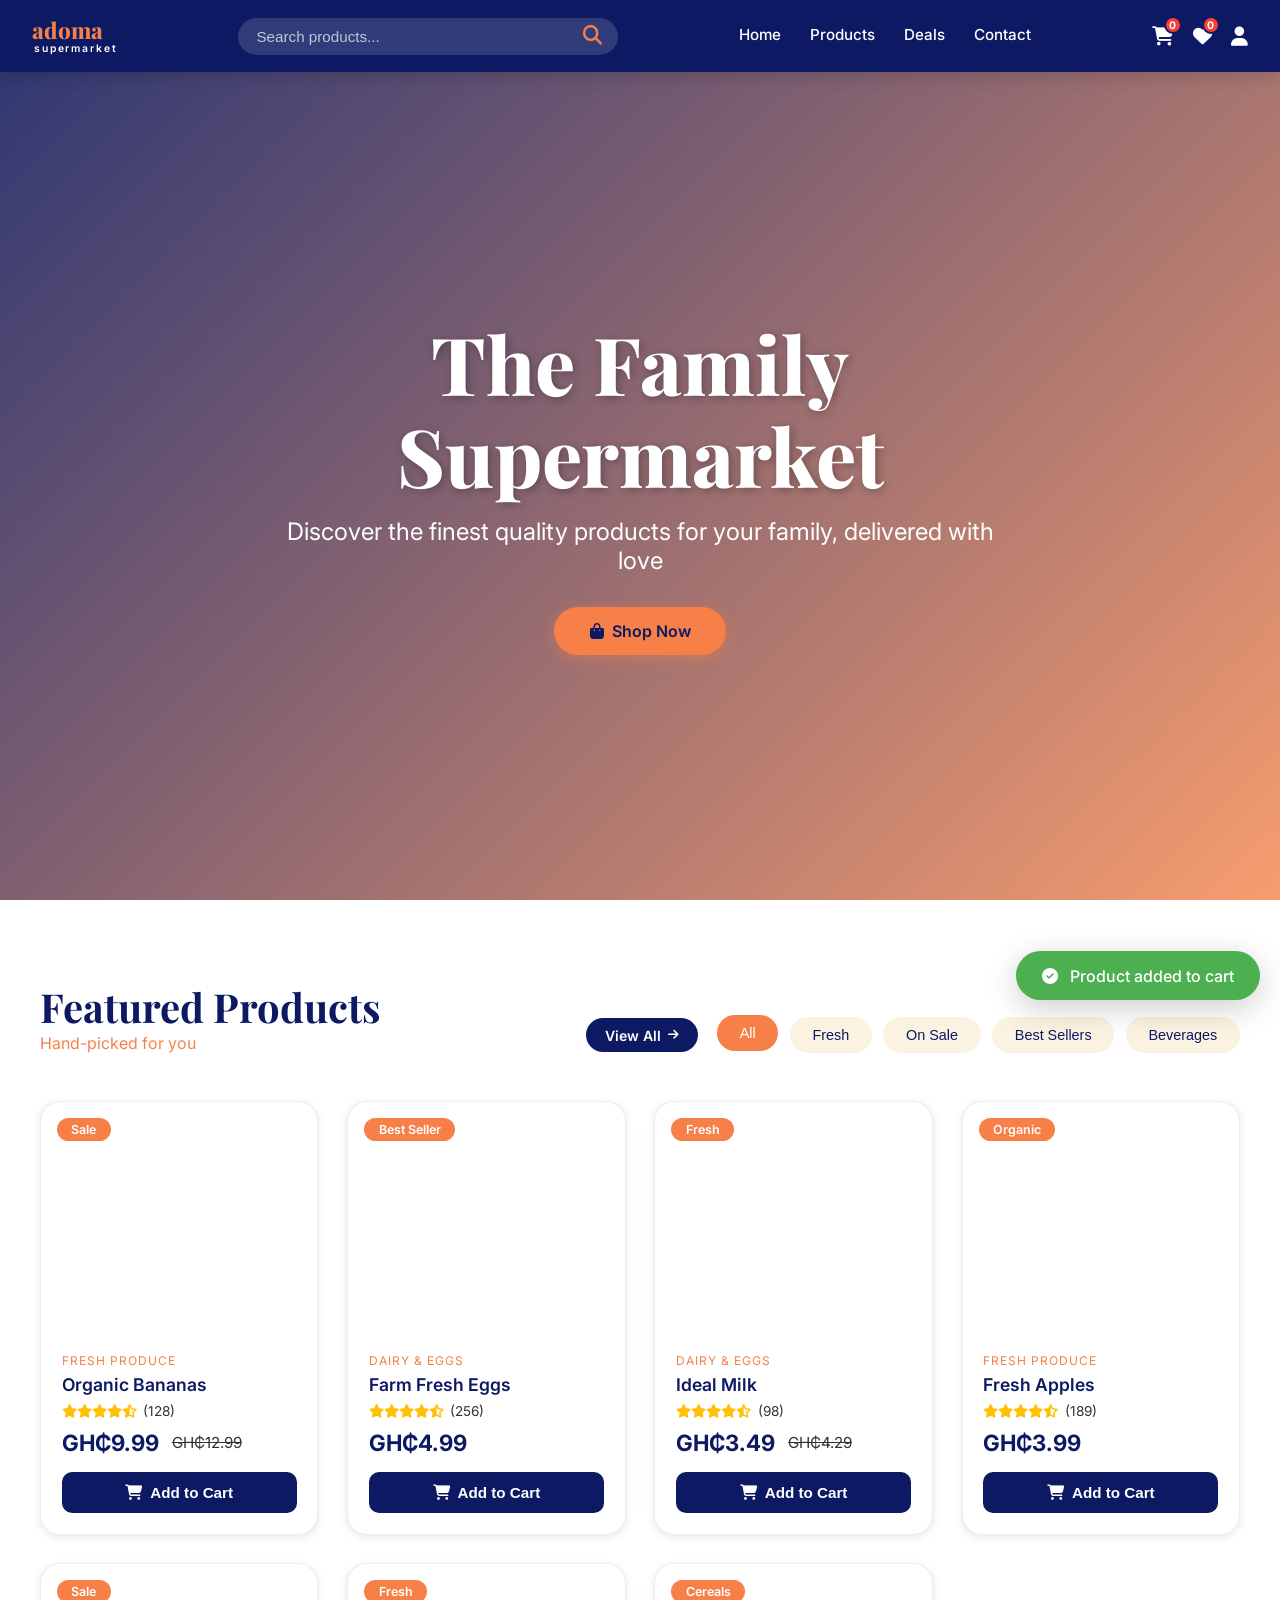
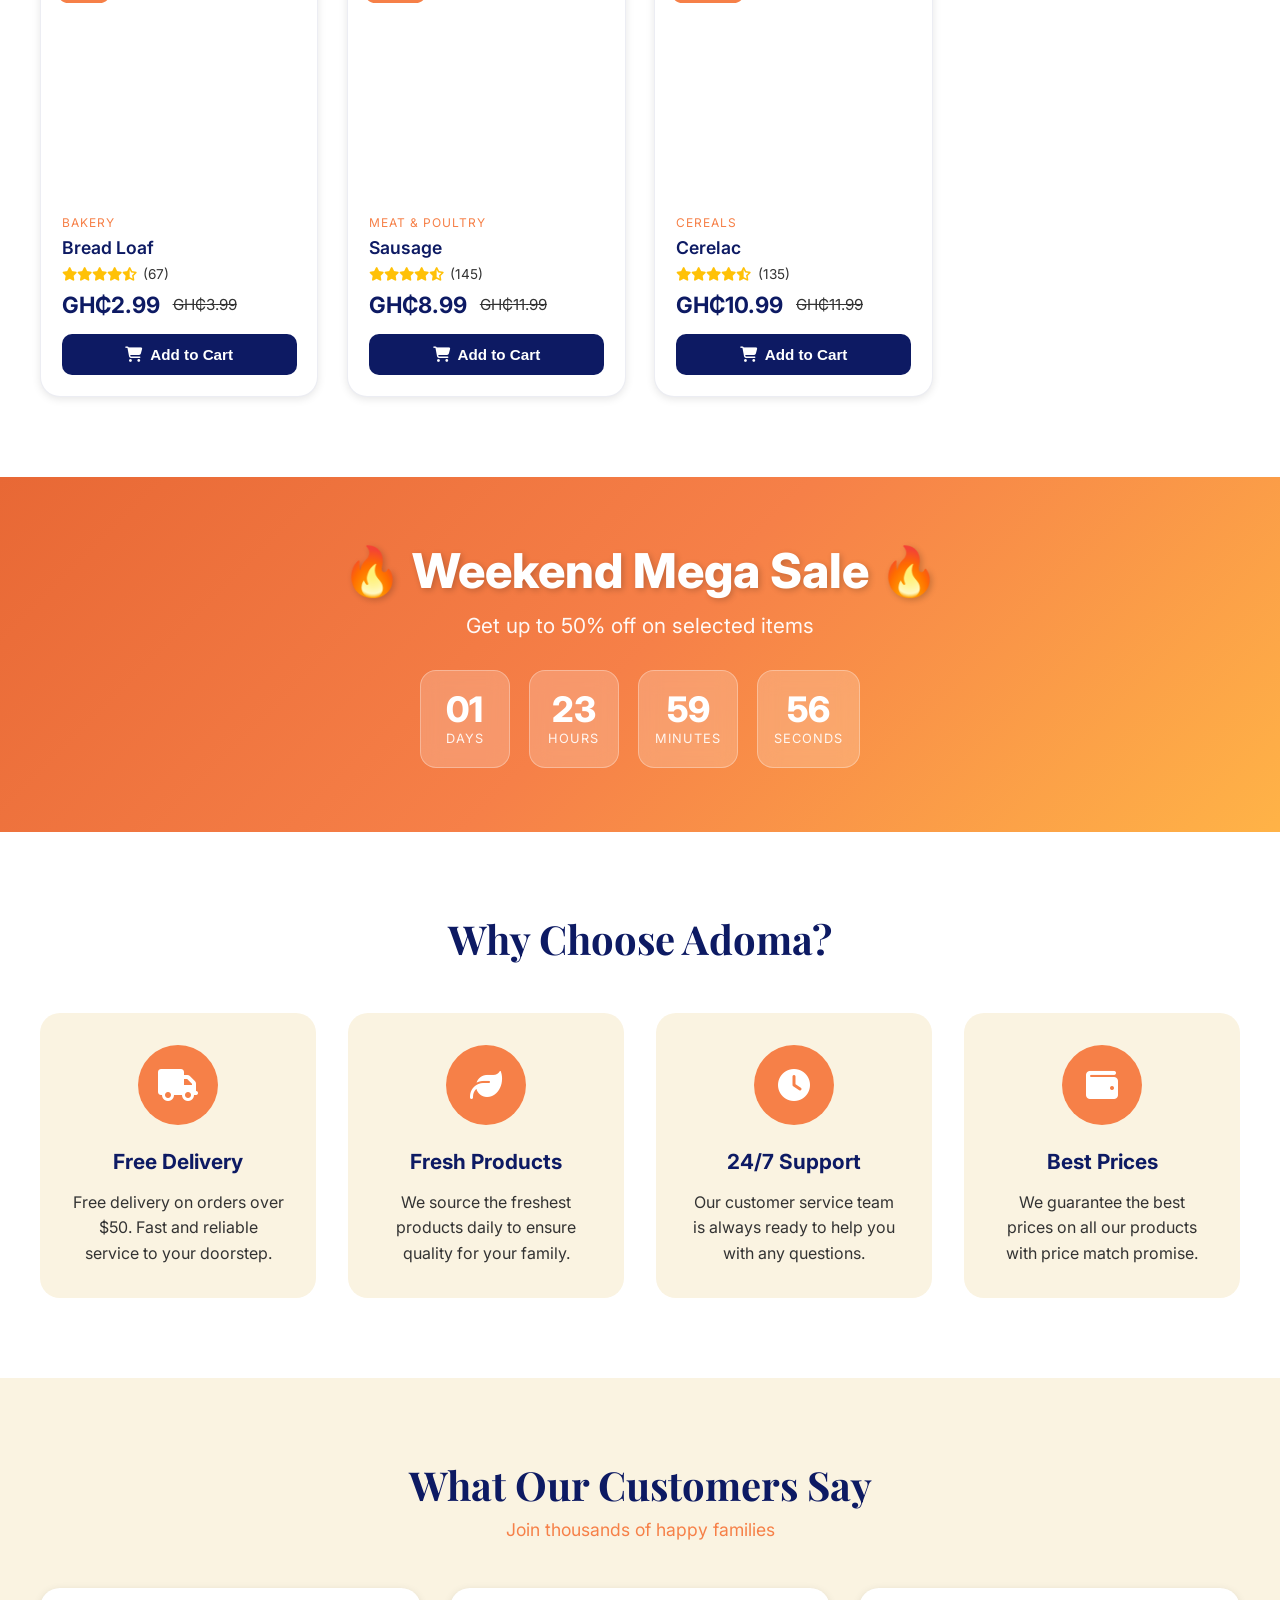
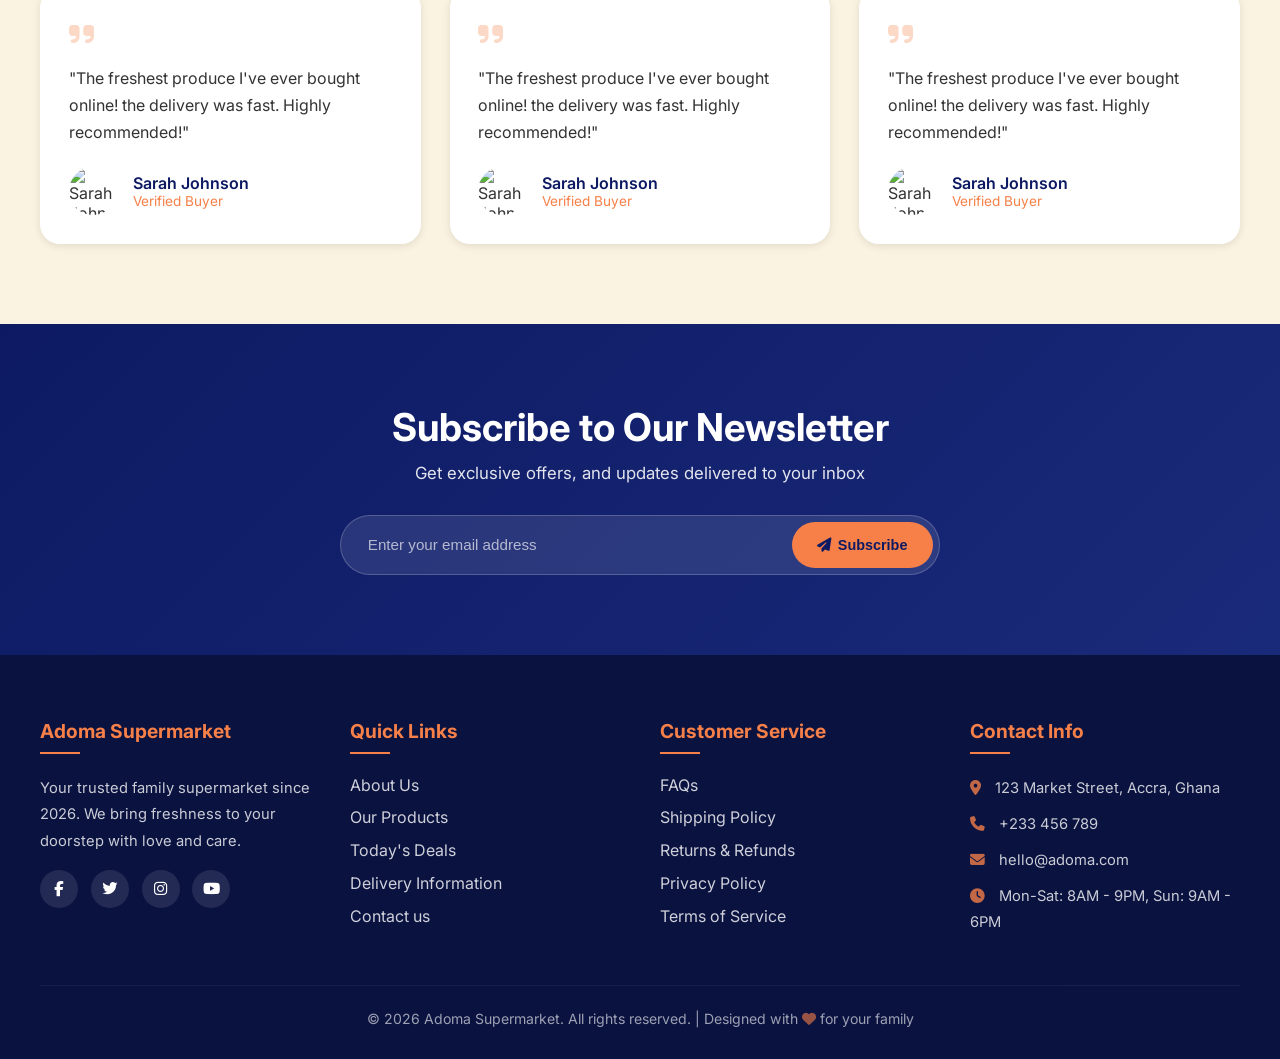
==== commit 94469198: "added products page, user login, account page" ====
--- a/index.html
+++ b/index.html
@@ -22,7 +22,7 @@
 
             <div class="nav-links">
                 <a href="#">Home</a>
-                <a href="#products-section">Products</a>
+                <a href="products.html">Products</a>
                 <a href="#promo-section">Deals</a>
                 <a href="#footer">Contact</a>
             </div>
@@ -32,10 +32,11 @@
                     <i class="fas fa-shopping-cart" aria-hidden="true"></i>
                     <span class="badge" id="cartCount" aria-label="Cart items">0</span>
                 </div>
-                <div class="icon-wrapper" role="button" tabindex="0" aria-label="Wishlist">
+                <div class="icon-wrapper" id="wishlistIcon" role="button" tabindex="0" aria-label="Open wishlist">
                     <i class="fas fa-heart" aria-hidden="true"></i>
-                </div>
-                <div class="icon-wrapper" role="button" tabindex="0" aria-label="Account">
+                    <span class="badge" id="wishlistCount" aria-label="Wishlist items">0</span>
+                </div>
+                <div class="icon-wrapper" id="accountIcon" role="button" tabindex="0" aria-label="Account" onclick="window.location.href='user_account.html'" style="cursor:pointer;">
                     <i class="fas fa-user"></i>
                 </div>
             </div>
@@ -49,13 +50,13 @@
     <!--mobile menu-->
     <div class="mobile-menu" id="mobile-menu" aria-hidden="true">
         <a href="#"><i class="fas fa-home" aria-hidden="true"></i> Home</a>
-        <a href="#products-section"><i class="fas fa-box" aria-hidden="true"></i> Products</a>
+        <a href="products.html"><i class="fas fa-box" aria-hidden="true"></i> Products</a>
         <a href="#promo-section"><i class="fas fa-tag" aria-hidden="true"></i> Deals</a>
         <a href="#"><i class="fas fa-envelope" aria-hidden="true"></i> Contact</a>
         <div class="mobile-divider"></div>
         <a href="#" id="mobileCartLink"><i class="fas fa-shopping-cart" aria-hidden="true"></i> cart <span class="badge-mobile" id="mobileCartCount">0</span></a>
-        <a href="#"><i class="fas fa-heart" aria-hidden="true"></i> Wishlist</a>
-        <a href="#"><i class="fas fa-user" aria-hidden="true"></i> Account</a>
+        <a href="#" id="mobileWishlistLink"><i class="fas fa-heart" aria-hidden="true"></i> Wishlist <span class="badge-mobile" id="mobileWishlistCount">0</span></a>
+        <a href="user_account.html"><i class="fas fa-user" aria-hidden="true"></i> Account</a>
     </div>
 
     <section class="hero">
@@ -63,7 +64,7 @@
             <h1 class="animate__animated animate__fadeInUp">The Family Supermarket</h1>
             <p class="animate__animated animate__fadeInUp animate__delay-1s">Discover the finest quality products for your family, delivered with love</p>
             <div class="hero-buttons animate__animated animate__fadeInUp animate__delay-2s">
-                <a href="#products-section" class="btn btn-primary">
+                <a href="products.html" class="btn btn-primary">
                     <i class="fas fa-shopping-bag" aria-hidden="true"></i>
                     Shop Now
                 </a>
@@ -77,12 +78,17 @@
                 <h2 class="section-title" style="margin-bottom: 0;">Featured Products</h2>
                 <p class="section-subtitle" style="text-align: left;">Hand-picked for you</p>
             </div>
-            <div class="filter-buttons" role="tablist" aria-label="Filter products">
+            <div style="display:flex;align-items:center;gap:1.2rem;flex-wrap:wrap;">
+                <a href="products.html" style="display:inline-flex;align-items:center;gap:0.4rem;background:var(--navy);color:white;padding:0.55rem 1.2rem;border-radius:50px;text-decoration:none;font-size:0.88rem;font-weight:600;transition:all 0.3s ease;" onmouseover="this.style.background='var(--orange)';this.style.color='var(--navy)';" onmouseout="this.style.background='var(--navy)';this.style.color='white';">
+                    View All <i class="fas fa-arrow-right" style="font-size:0.75rem;"></i>
+                </a>
+                <div class="filter-buttons" role="tablist" aria-label="Filter products">
                 <button class="filter-btn active" role="tab" aria-selected="true">All</button>
                 <button class="filter-btn" role="tab" aria-selected="false">Fresh</button>
                 <button class="filter-btn" role="tab" aria-selected="false">On Sale</button>
                 <button class="filter-btn" role="tab" aria-selected="false">Best Sellers</button>
                 <button class="filter-btn" role="tab" aria-selected="false">Beverages</button>
+            </div>
             </div>
         </div>
 
@@ -254,6 +260,16 @@
         </div>
     </footer>
 
+    <!--wishlist modal-->
+    <div class="cart-modal-overlay" id="wishlistOverlay" aria-hidden="true"></div>
+    <div class="cart-modal" id="wishlistModal" role="dialog" aria-modal="true" aria-label="Wishlist">
+        <div class="cart-modal-header">
+            <h3><i class="fas fa-heart" aria-hidden="true"></i> Your Wishlist (<span id="wishlistItemCount">0</span>)</h3>
+            <button class="close-cart" id="closeWishlistBtn" aria-label="Close wishlist"><i class="fas fa-times" aria-hidden="true"></i></button>
+        </div>
+        <div class="cart-items" id="wishlistItems"></div>
+    </div>
+
     <!--cart modal-->
     <div class="cart-modal-overlay" id="cartOverlay" aria-hidden="true"></div>
 
--- a/styles.css
+++ b/styles.css
@@ -29,7 +29,7 @@
     scroll-behavior: smooth;
 }
 
-/* ===== CUSTOM SCROLLBAR ===== */
+/* custom scrollbar */
 ::-webkit-scrollbar {
     width: 8px;
 }
@@ -1074,7 +1074,6 @@
     font-size: 0.88rem;
 }
 
-/* ===== CART NOTIFICATION — FIXED ===== */
 .cart-notification {
     position: fixed;
     bottom: 20px;
@@ -1094,7 +1093,6 @@
     font-weight: 500;
 }
 
-/* FIX: was translateX(0) — must match the Y axis used above */
 .cart-notification.show {
     transform: translateY(0);
 }
@@ -1133,7 +1131,6 @@
     transform: translateY(-4px);
 }
 
-/*CART MODAL*/
 .cart-modal-overlay{
     position: fixed;
     inset: 0;
@@ -1388,7 +1385,6 @@
     color: #ddd;
 }
 
-/*CHECKOUT MODAL*/
 .checkout-modal{
     position: fixed;
     top: 50%; left: 50%;
@@ -1531,7 +1527,6 @@
     color: white;
 }
 
-/*SUCCESS MODAL*/
 .success-modal{
     position: fixed;
     top: 50%; left: 50%;
@@ -1584,7 +1579,7 @@
     transform: translateY(-2px);
 }
 
-/*RESPONSIVE*/
+/*responsiveness*/
 @media (max-width: 1024px) {
     .nav-links { display: none; }
     .hamburger { display: block; }
@@ -1653,4 +1648,12 @@
 @media (max-width: 380px) {
     .logo { height: 30px; }
     .search-container { max-width: 120px; }
+}
+/* Wishlist active state on overlay button */
+.overlay-btn.wishlisted {
+    background: var(--danger);
+    color: var(--white);
+}
+.overlay-btn.wishlisted i {
+    color: var(--white);
 }
